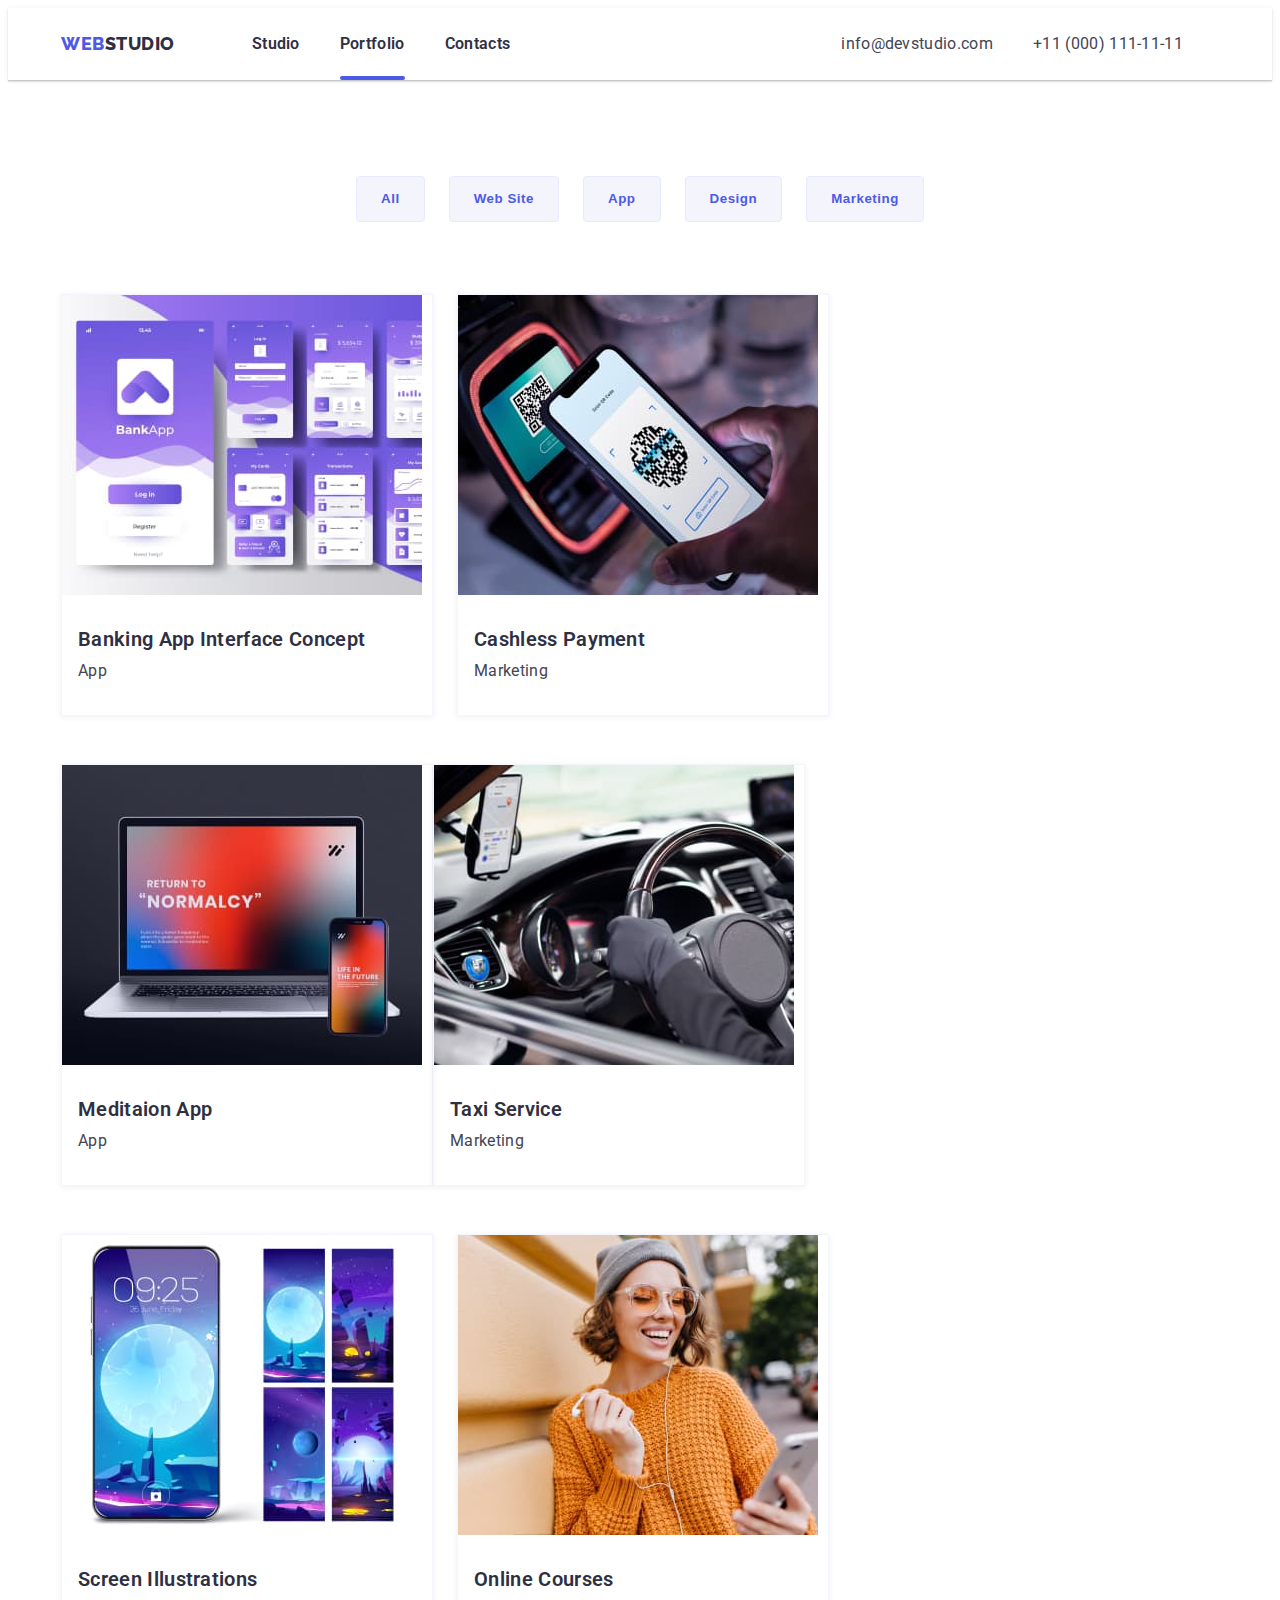
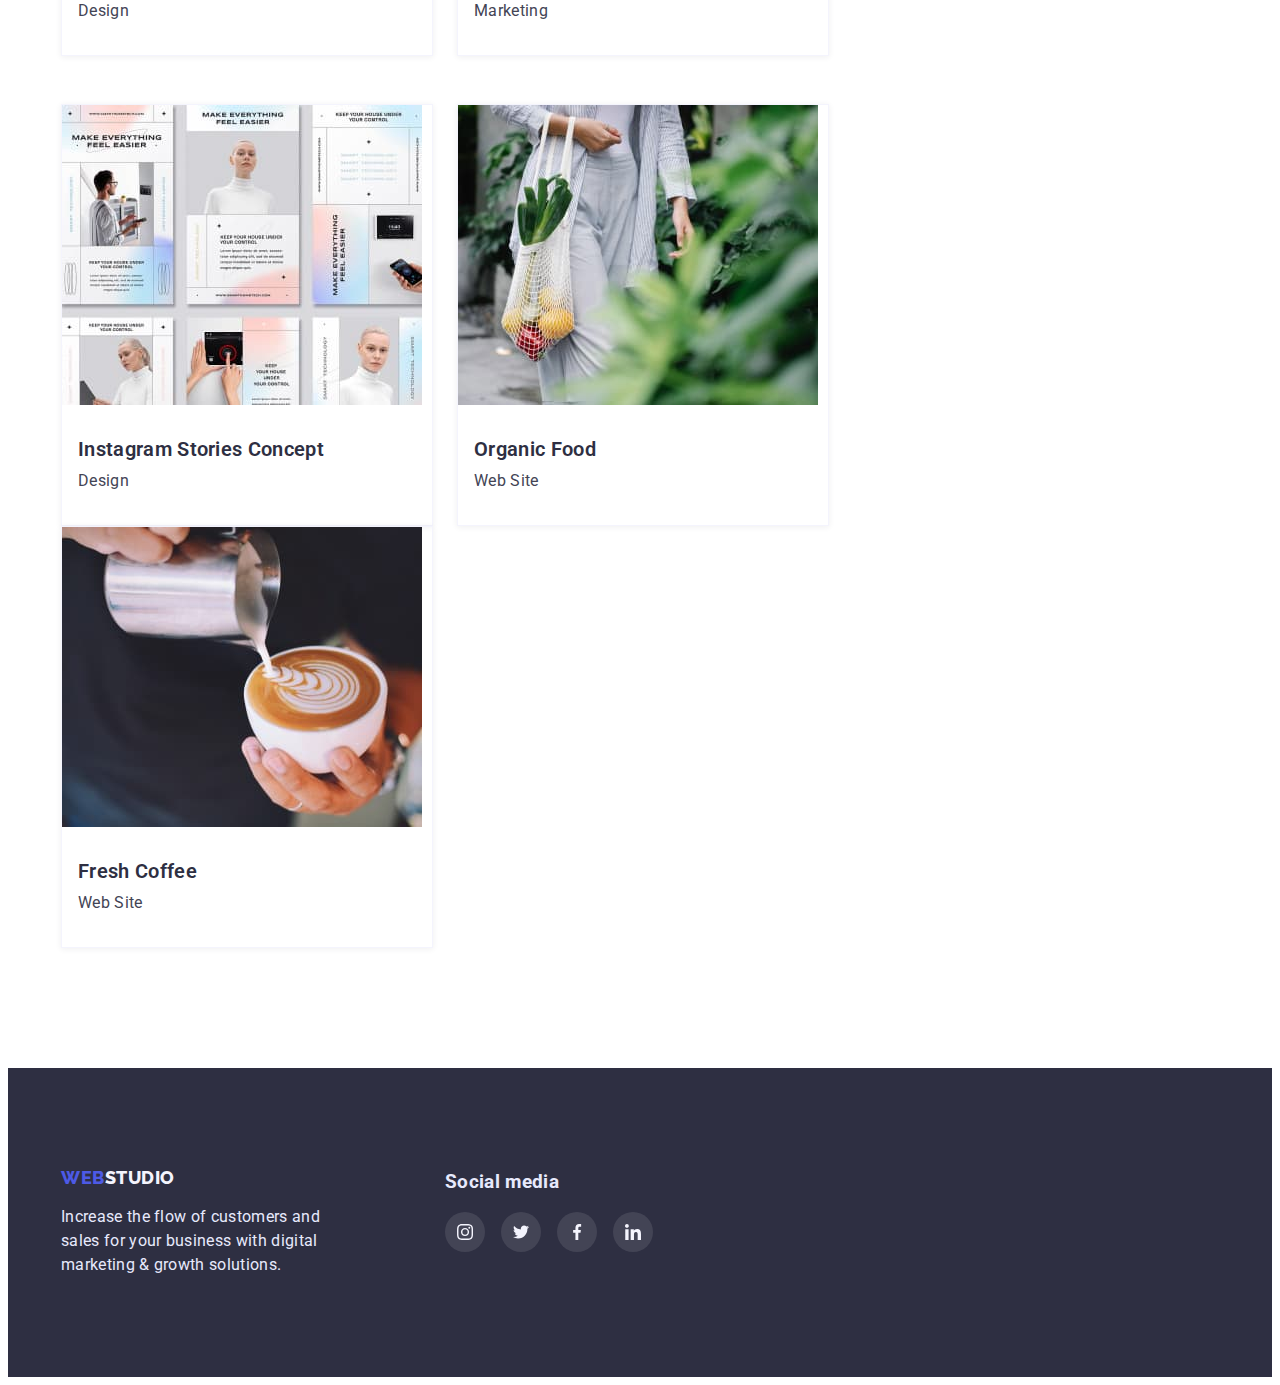
==== portfolio.html @ bcd90857 "HW6" ====
<!DOCTYPE html>
<html lang="en">

<head>
	<meta charset="UTF-8">
	<meta http-equiv="X-UA-Compatible" content="IE=edge">
	<meta name="viewport" content="width=device-width, initial-scale=1.0">
	<link rel="preconnect" href="https://fonts.googleapis.com">
	<link rel="preconnect" href="https://fonts.gstatic.com" crossorigin>
	<link href="https://fonts.googleapis.com/css2?family=Raleway:wght@700&family=Roboto:wght@400;500;700;900&display=swap"
		rel="stylesheet">
	<link rel="stylesheet" href="https://cdnjs.cloudflare.com/ajax/libs/modern-normalize/1.1.0/modern-normalize.min.css"
		integrity="sha512-wpPYUAdjBVSE4KJnH1VR1HeZfpl1ub8YT/NKx4PuQ5NmX2tKuGu6U/JRp5y+Y8XG2tV+wKQpNHVUX03MfMFn9Q=="
		crossorigin="anonymous" referrerpolicy="no-referrer">
	<link rel="stylesheet" href="./css/styles.css">
	<title>Портфоліо</title>
</head>

<body>

	<!-- Навигация -->
	<header class="page-header">
		<div class="header container">
			<nav class="page-nav">
				<a href="./index.html" class="logo"><span>Web</span>Studio</a>
				<ul class="nav-items">
					<li class="item">
						<a href="./index.html" class="link">Studio</a>
					</li>
					<li class="item">
						<a href="./portfolio.html" class="link current">Portfolio</a>
					</li>
					<li class="item">
						<a href="" class="link">Contacts</a>
					</li>
				</ul>
			</nav>
			<ul class="menu-contacts">
				<li class="item">
					<a href="mailto:info@devstudio.com" class="link">info@devstudio.com</a>
				</li>
				<li class="item">
					<a href="tel:+110001111111" class="link">+11 (000) 111-11-11</a>
				</li>
			</ul>
		</div>
	</header>


	<main class="portfolio section">
		<div class="container">
			<!-- Фильтр -->
			<ul class="filter-buttons">
				<li class="item"><button class="button" type="button">All</button></li>
				<li class="item"><button class="button" type="button">Web Site</button></li>
				<li class="item"><button class="button" type="button">App</button></li>
				<li class="item"><button class="button" type="button">Design</button></li>
				<li class="item"><button class="button" type="button">Marketing</button></li>
			</ul>

			<!-- Карточки -->
			<section class="project-section">
				<ul class="project-cards">
					<li class="card">
						<a href="">
							<div class="img-block">
								<img src="./images/bank-app.jpg" class="image" width="360" alt="Banking App Interface image">
								<div class="overlay">
									<p>Lorem ipsum dolor sit amet consectetur adipisicing elit. Corporis, eveniet.</p>
								</div>
							</div>
							<div class="block">
								<h3 class="title">Banking App Interface Concept</h3>
								<p class="text">App</p>
							</div>
						</a>
					</li>
					<li class="card">
						<a href="">
							<div class="img-block">
								<img src="./images/cashless-payment.jpg" class="image" width="360" alt="Cashless Payment">
								<div class="overlay">
									<p>Lorem ipsum dolor sit amet consectetur adipisicing elit. Corporis, eveniet.</p>
								</div>
							</div>
							<div class="block">
								<h3 class="title">Cashless Payment</h3>
								<p class="text">Marketing</p>
							</div>
						</a>
					</li>
					<li class="card">
						<a href="">
							<div class="img-block">
								<img src="./images/meditaion-app.jpg" class="image" width="360" alt="Meditaion App image">
								<div class="overlay">
									<p>Lorem ipsum dolor sit amet consectetur adipisicing elit. Corporis, eveniet.</p>
								</div>
							</div>
							<div class="block">
								<h3 class="title">Meditaion App</h3>
								<p class="text">App</p>
							</div>
						</a>
					</li>
					<li class="card">
						<a href="">
							<div class="img-block">
								<img src="./images/taxi-service.jpg" class="image" width="360" alt="Taxi Service image">
								<div class="overlay">
									<p>Lorem ipsum dolor sit amet consectetur adipisicing elit. Corporis, eveniet.</p>
								</div>
							</div>
							<div class="block">
								<h3 class="title">Taxi Service</h3>
								<p class="text">Marketing</p>
							</div>
						</a>
					</li>
					<li class="card">
						<a href="">
							<div class="img-block">
								<img src="./images/screen-illustrations.jpg" class="image" width="360" alt="Screen Illustrations image">
								<div class="overlay">
									<p>Lorem ipsum dolor sit amet consectetur adipisicing elit. Corporis, eveniet.</p>
								</div>
							</div>
							<div class="block">
								<h3 class="title">Screen Illustrations</h3>
								<p class="text">Design</p>
							</div>
						</a>
					</li>
					<li class="card">
						<a href="">
							<div class="img-block">
								<img src="./images/online-courses.jpg" class="image" width="360" alt="Online Courses image">
								<div class="overlay">
									<p>Lorem ipsum dolor sit amet consectetur adipisicing elit. Corporis, eveniet.</p>
								</div>
							</div>
							<div class="block">
								<h3 class="title">Online Courses</h3>
								<p class="text">Marketing</p>
							</div>
						</a>
					</li>
					<li class="card">
						<a href="">
							<div class="img-block">
								<img src="./images/instagram-stories-concept.jpg" class="image" width="360"
									alt="Instagram Stories Concept image">
								<div class="overlay">
									<p>Lorem ipsum dolor sit amet consectetur adipisicing elit. Corporis, eveniet.</p>
								</div>
							</div>
							<div class="block">
								<h3 class="title">Instagram Stories Concept</h3>
								<p class="text">Design</p>
							</div>
						</a>
					</li>
					<li class="card">
						<a href="">
							<div class="img-block">
								<img src="./images/organic-food.jpg" class="image" width="360" alt="Organic Food image">
								<div class="overlay">
									<p>Lorem ipsum dolor sit amet consectetur adipisicing elit. Corporis, eveniet.</p>
								</div>
							</div>
							<div class="block">
								<h3 class="title">Organic Food</h3>
								<p class="text">Web Site</p>
							</div>
						</a>
					</li>
					<li class="card">
						<a href="">
							<div class="img-block">
								<img src="./images/fresh-coffee.jpg" class="image" width="360" alt="Fresh Coffee image">
								<div class="overlay">
									<p>Lorem ipsum dolor sit amet consectetur adipisicing elit. Corporis, eveniet.</p>
								</div>
							</div>
							<div class="block">
								<h3 class="title">Fresh Coffee</h3>
								<p class="text">Web Site</p>
							</div>
						</a>
					</li>
				</ul>
			</section>
		</div>
	</main>

	<!-- Подвал -->
	<footer class="page-footer section">
		<div class="page-footer container">
			<div class="footer-content">
				<div class="logo-block">
					<a href="" class="logo footer"><span>Web</span>Studio</a>
					<p class="text footer">Increase the flow of customers and sales for your business with digital marketing &
						growth
						solutions.</p>
				</div>
				<div class="social-icons footer">
					<h3 class="title">Social media</h3>
					<ul class="list">
						<li class="item">
							<a class="link" href="">
								<svg class="icon">
									<use href="./images/icons.svg#icon-instagram"></use>
								</svg>
							</a>
						</li>
						<li class="item">
							<a class="link" href="">
								<svg class="icon">
									<use href="./images/icons.svg#icon-twitter"></use>
								</svg>
							</a>
						</li>
						<li class="item">
							<a class="link" href="">
								<svg class="icon">
									<use href="./images/icons.svg#icon-facebook"></use>
								</svg>
							</a>
						</li>
						<li class="item">
							<a class="link" href="">
								<svg class="icon">
									<use href="./images/icons.svg#icon-linkedin"></use>
								</svg>
							</a>
						</li>
					</ul>
				</div>
			</div>
		</div>
	</footer>
</body>

</html>
---- css/styles.css ----
/* Переменные */
:root {
	--brand-color: #4D5AE5;
	--heading-color: #2E2F42;
	--body-color: #434455;
	--raleway: 'Raleway', sans-serif;
	--roboto: 'Roboto', sans-serif;
}

body {
	color: var(--heading-color);
	font-family: var(--roboto);
	font-size: 16px;
	letter-spacing: 0.02em;
}

h1,
h2,
h3,
h4,
h5,
h6,
ul,
p {
	margin-top: 0;
	margin-bottom: 0;
}

a {
	text-decoration: none;
}

ul {
	list-style: none;
	padding: 0;
}

.container {
	width: 1158px;
	padding: 0 15px;
	margin: 0 auto;
	align-items: center;
}

.footer-content {
	display: flex;
}

.section {
	padding: 120px 0;
}

/* Логотип */
.logo {
	display: block;
	padding: 24px 0;
	margin-right: 77px;
	color: var(--heading-color);
	font-family: var(--raleway);
	font-size: 18px;
	font-weight: 800;
	line-height: 1.33;
	text-transform: uppercase;
	letter-spacing: 0.03em;
	transition: color 250ms cubic-bezier(0.4, 0, 0.2, 1);
}

.logo span {
	color: var(--brand-color);
}

.logo:hover,
.logo:focus,
.logo.footer:hover,
.logo.footer:focus {
	color: var(--body-color);
}

/* Хедер */
.page-header {
	margin: 0 auto;
	box-shadow:
		0px 2px 1px rgba(46, 47, 66, 0.08),
		0px 1px 1px rgba(46, 47, 66, 0.16),
		0px 1px 6px rgba(46, 47, 66, 0.08);
}

.header.container {
	display: flex;
}

/* Навигация */
.page-nav {
	display: flex;
}

.nav-items {
	display: flex;
}

.nav-items .link {
	position: relative;
	display: block;
	color: var(--heading-color);
	font-weight: 600;
	line-height: 1.5;
	padding: 24px 0;
	transition: color 250ms cubic-bezier(0.4, 0, 0.2, 1);
}

.nav-items .item+.item {
	margin-left: 40px;
}

.link.current::after {
	content: '';
	position: absolute;
	opacity: 1;
	left: 0;
	bottom: 0;
	width: 100%;
	height: 4px;
	background-color: var(--brand-color);
	border-radius: 2px;
}

.nav-items .link:hover,
.nav-items .link:focus {
	color: var(--brand-color);
}

/* Контакты */
.menu-contacts {
	display: flex;
	margin-left: 331px;
}

.menu-contacts .link {
	display: block;
	color: var(--body-color);
	line-height: 1.5;
	padding: 24px 0;
	transition: color 250ms cubic-bezier(0.4, 0, 0.2, 1);
}

.menu-contacts .item+.item {
	margin-left: 40px;
}

.menu-contacts .link:hover,
.menu-contacts .link:focus {
	color: var(--brand-color);
}

/* Кнопки */
.filter-buttons .button,
.hero .button {
	color: var(--brand-color);
	background: #F4F4FD;
	border: 1px solid #E7E9FC;
	border-radius: 4px;
	font-weight: 600;
	line-height: 1.5;
	letter-spacing: 0.04em;
	cursor: pointer;
}

.hero .button {
	width: 170px;
	height: 51px;
	transition:
		border 250ms cubic-bezier(0.4, 0, 0.2, 1),
		color 250ms cubic-bezier(0.4, 0, 0.2, 1),
		box-shadow 250ms cubic-bezier(0.4, 0, 0.2, 1),
		background 250ms cubic-bezier(0.4, 0, 0.2, 1);
}

.hero .button:hover,
.hero .button:focus {
	box-shadow:
		0px 1px 6px rgba(46, 47, 66, 0.08),
		0px 1px 1px rgba(46, 47, 66, 0.16),
		0px 2px 1px rgba(46, 47, 66, 0.08);
}

.hero .button:active {
	background: #404BBF;
	box-shadow: 0px 4px 4px rgba(0, 0, 0, 0.15);
}

.button:hover,
.button:focus {
	color: #FFFFFF;
	border: 1px solid transparent;
	background: var(--brand-color);
}

.filter-buttons {
	display: flex;
	margin-bottom: 72px;
	align-items: center;
	justify-content: center;
}

.filter-buttons .button {
	padding: 12px 24px;
	transition:
		box-shadow 250ms cubic-bezier(0.4, 0, 0.2, 1),
		background 250ms cubic-bezier(0.4, 0, 0.2, 1),
		color 250ms cubic-bezier(0.4, 0, 0.2, 1);
}

.filter-buttons .button:hover,
.filter-buttons .button:focus {
	box-shadow:
		0px 3px 1px rgba(0, 0, 0, 0.1),
		0px 2px 1px rgba(0, 0, 0, 0.08),
		0px 2px 2px rgba(0, 0, 0, 0.12);
}

/* ЗАГОЛОВКИ */
/* H1 title*/
.hero .heading {
	color: #FFFFFF;
	font-size: 56px;
	font-weight: 600;
	line-height: 1.07;
	margin-bottom: 48px;
	width: 492px;
	margin-left: auto;
	margin-right: auto;
}

/* H2 titles */
.features-examples .heading,
.team-cards .heading {
	font-size: 36px;
	font-weight: 600;
	line-height: 1.11;
}

/* H3 titles */
.project-cards .title,
.features-desc .title,
.team-cards .title {
	color: var(--heading-color);
	font-size: 20px;
	font-weight: 600;
	line-height: 1.2;
	margin-bottom: 8px;
}

/* p text */
.project-cards .text,
.features-desc .text,
.team-cards .text {
	color: var(--body-color);
	line-height: 1.5;
	letter-spacing: 0.02em;
}

/* Наша команда */
.team-list .block {
	padding: 32px 0 30px;
}

.project-cards .block {
	padding: 32px 0;
}

.team-list>.item {
	box-shadow:
		0px 1px 6px rgba(46, 47, 66, 0.08),
		0px 1px 1px rgba(46, 47, 66, 0.16),
		0px 2px 1px rgba(46, 47, 66, 0.08);
	border-radius: 0px 0px 4px 4px;
	background: #FFFFFF
}

.examples-list .image,
.team-list .image,
.project-cards .image {
	display: block;
}

.page-hero {
	max-width: 1600px;
	margin: 0 auto;
	background-image:
		linear-gradient(to right, #2e2f42b3, #2e2f42b3),
		url(../images/people-office.jpg);
	background-size: cover;
	background-repeat: no-repeat;
	text-align: center;
	background-color: var(--heading-color);
}

.hero.container {
	text-align: center;
	padding: 192px 0;
}

.features-list {
	display: flex;
}

.features-list .item {
	width: 264px;
}

.features-list .item+.item,
.examples-list .item+.item,
.team-list .item+.item,
.filter-buttons .item+.item {
	margin-left: 24px;
}

/* Карточки */
.portfolio.section {
	padding: 96px 0 120px;
}

.project-cards {
	display: flex;
	flex-wrap: wrap;
}

/* OVERLAY */
.img-block {
	position: relative;
	overflow: hidden;
}

.overlay {
	position: absolute;
	top: 0;
	left: 0;
	width: 100%;
	height: 100%;
	background-color: var(--brand-color);
	transform: translateY(100%);
	transition: transform 250ms cubic-bezier(0.4, 0, 0.2, 1);
}

.overlay>p {
	color: #F4F4FD;
	line-height: 1.5;
	padding: 40px 32px;
}

.project-cards .card:hover .overlay {
	transform: translateY(0);
}

.project-cards .image {
	max-width: 100%;
}

.project-cards .card {
	flex-basis: calc((100% - 48px) / 3);
	width: 360px;
	margin-right: 24px;
	margin-bottom: 48px;
	border: 0.5px solid #F4F4FD;
	box-shadow: 0px 1px 6px rgba(46, 47, 66, 0.08);
	transition: box-shadow 250ms cubic-bezier(0.4, 0, 0.2, 1);
}

.project-cards .card:nth-child(3n) {
	margin-right: 0px;
}

.project-cards .card:nth-last-child(-n + 3) {
	margin-bottom: 0px;
}

.project-cards .title,
.project-cards .text {
	margin-left: 16px;
}

.card .text-tmp {
	color: #F4F4FD;
	padding: 40px 34px 164px;
}

.project-cards .card:hover,
.project-cards .card:focus {
	border: 0.5px solid #F4F4FD;
	box-shadow:
		0px 1px 6px rgba(46, 47, 66, 0.08),
		0px 1px 1px rgba(46, 47, 66, 0.16),
		0px 2px 1px rgba(46, 47, 66, 0.08);
}

.features-examples {
	display: inherit;
	text-align: center;
	padding-top: 0;
}

.features-examples .heading,
.team-cards .heading,
.customers .heading {
	margin-bottom: 72px;
}

.examples-list {
	display: flex;
}

.team-cards.section {
	margin: 0 auto;
	background-color: #F4F4FD;
}

.team-cards {
	text-align: center;
}

.team-cards>.team-list {
	display: flex;
}

.team-cards .text {
	margin-bottom: 12px;
}

.page-footer {
	margin: 0 auto;
	background-color: var(--heading-color);
}

.page-footer.section {
	padding: 100px 0;
}

.logo.footer {
	display: block;
	width: 115px;
	padding: 0;
	color: #F4F4FD;
	line-height: 1.16;
	margin-bottom: 16px;
}

.text.footer {
	color: #E7E9FC;
	line-height: 1.5;
	width: 264px;
}

.page-footer .title {
	color: #E7E9FC;
	line-height: 1.5;
	margin-bottom: 16px;
}

.feature-icon {
	display: flex;
	width: 264px;
	height: 112px;
	margin-bottom: 8px;
	justify-content: center;
	align-items: center;
	background: #F4F4FD;
	border-radius: 4px;
}

.social-icons .list {
	display: flex;
	justify-content: center;
	align-items: center;
}

.social-icons .link {
	display: flex;
	justify-content: center;
	align-items: center;
	background: var(--brand-color);
	width: 40px;
	height: 40px;
	border-radius: 50%;
	transition: background 250ms cubic-bezier(0.4, 0, 0.2, 1);
}

.social-icons .icon {
	width: 16px;
	height: 16px;
}

.social-icons .link:hover,
.social-icons .link:focus,
.social-icons.footer .link:hover,
.social-icons.footer .link:focus {
	background: #31D0AA;
}

.customers .heading {
	font-size: 36px;
	line-height: 42px;
	text-align: center;
	letter-spacing: 0.03em;
}

.customers .list {
	display: flex;
	justify-content: center;
	align-items: center;
}

.customers .item+.item {
	margin-left: 24px;
}

.customers .link {
	display: flex;
	justify-content: center;
	align-items: center;
	width: 168px;
	height: 88px;
	border: 1px solid #8E8F99;
	border-radius: 4px;
	fill: #8E8F99;
	transition: fill 250ms cubic-bezier(0.4, 0, 0.2, 1);
}

.customers .link:hover,
.customers .link:focus {
	border: 1px solid var(--brand-color);
	fill: var(--brand-color);

}

.social-icons.footer .item+.item {
	margin-left: 16px;
}

.social-icons.footer {
	margin-left: 120px;
	width: 208px;
}

.social-icons.footer .link {
	background: rgba(255, 255, 255, 0.1);
}

/* MODAL */
.backdrop {
	position: fixed;
	top: 0;
	left: 0;
	opacity: 1;
	visibility: visible;
	width: 100%;
	height: 100%;
	background: rgba(46, 47, 66, 0.4);
	transition: opacity 250ms cubic-bezier(0.4, 0, 0.2, 1), visibility 250ms cubic-bezier(0.4, 0, 0.2, 1);
}

.is-hidden {
	opacity: 0;
	visibility: hidden;
	pointer-events: none;
}

.modal {
	position: absolute;
	top: 50%;
	left: 50%;
	width: 408px;
	height: 576px;
	background: #FCFCFC;
	box-shadow:
		0px 1px 1px rgba(0, 0, 0, 0.14),
		0px 1px 3px rgba(0, 0, 0, 0.12),
		0px 2px 1px rgba(0, 0, 0, 0.2);
	border-radius: 4px;
	transform: translate(-50%, -50%);
}

.modal .button {
	position: absolute;
	top: 24px;
	right: 24px;
	display: flex;
	justify-content: center;
	align-items: center;
	width: 24px;
	height: 24px;
	border-radius: 50%;
	background: #E7E9FC;
	border: 1px solid rgba(0, 0, 0, 0.1);
}

.modal .button:hover,
.modal .button:focus {
	border: 1px solid var(--brand-color);
}
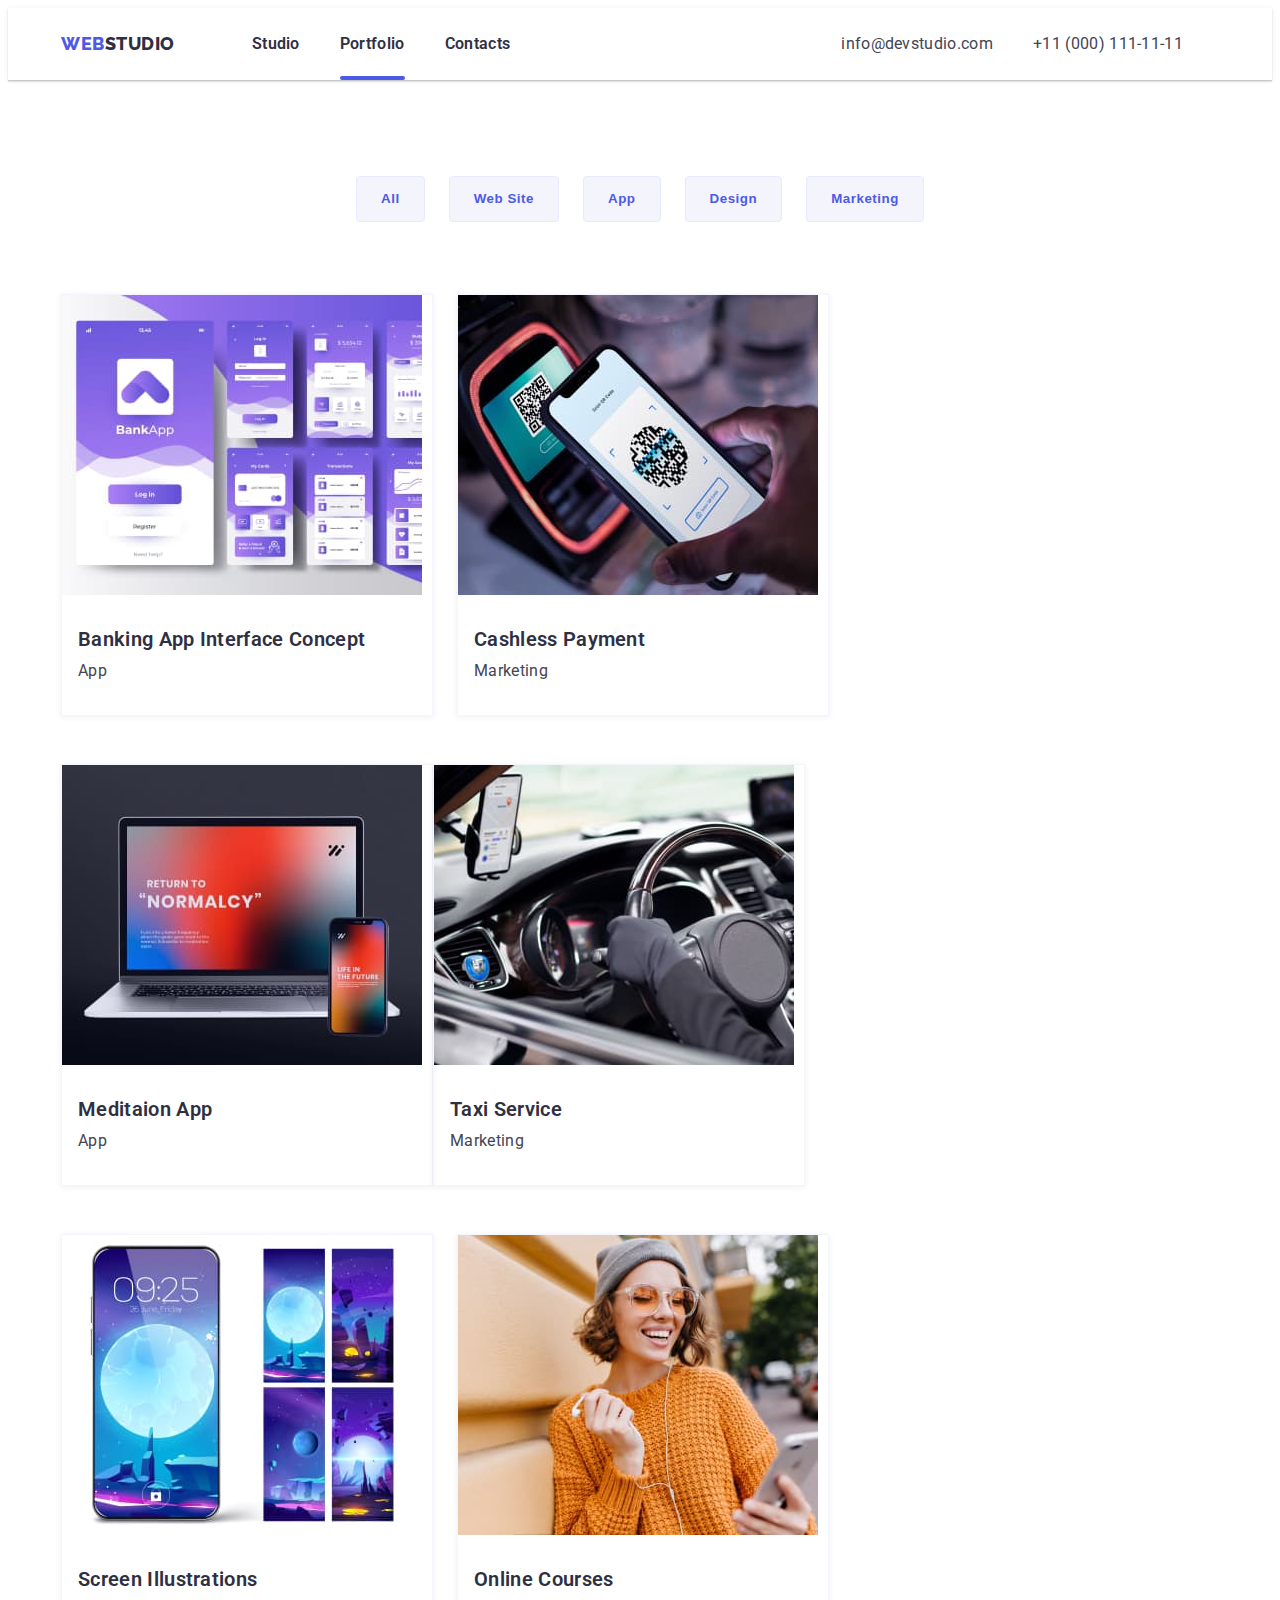
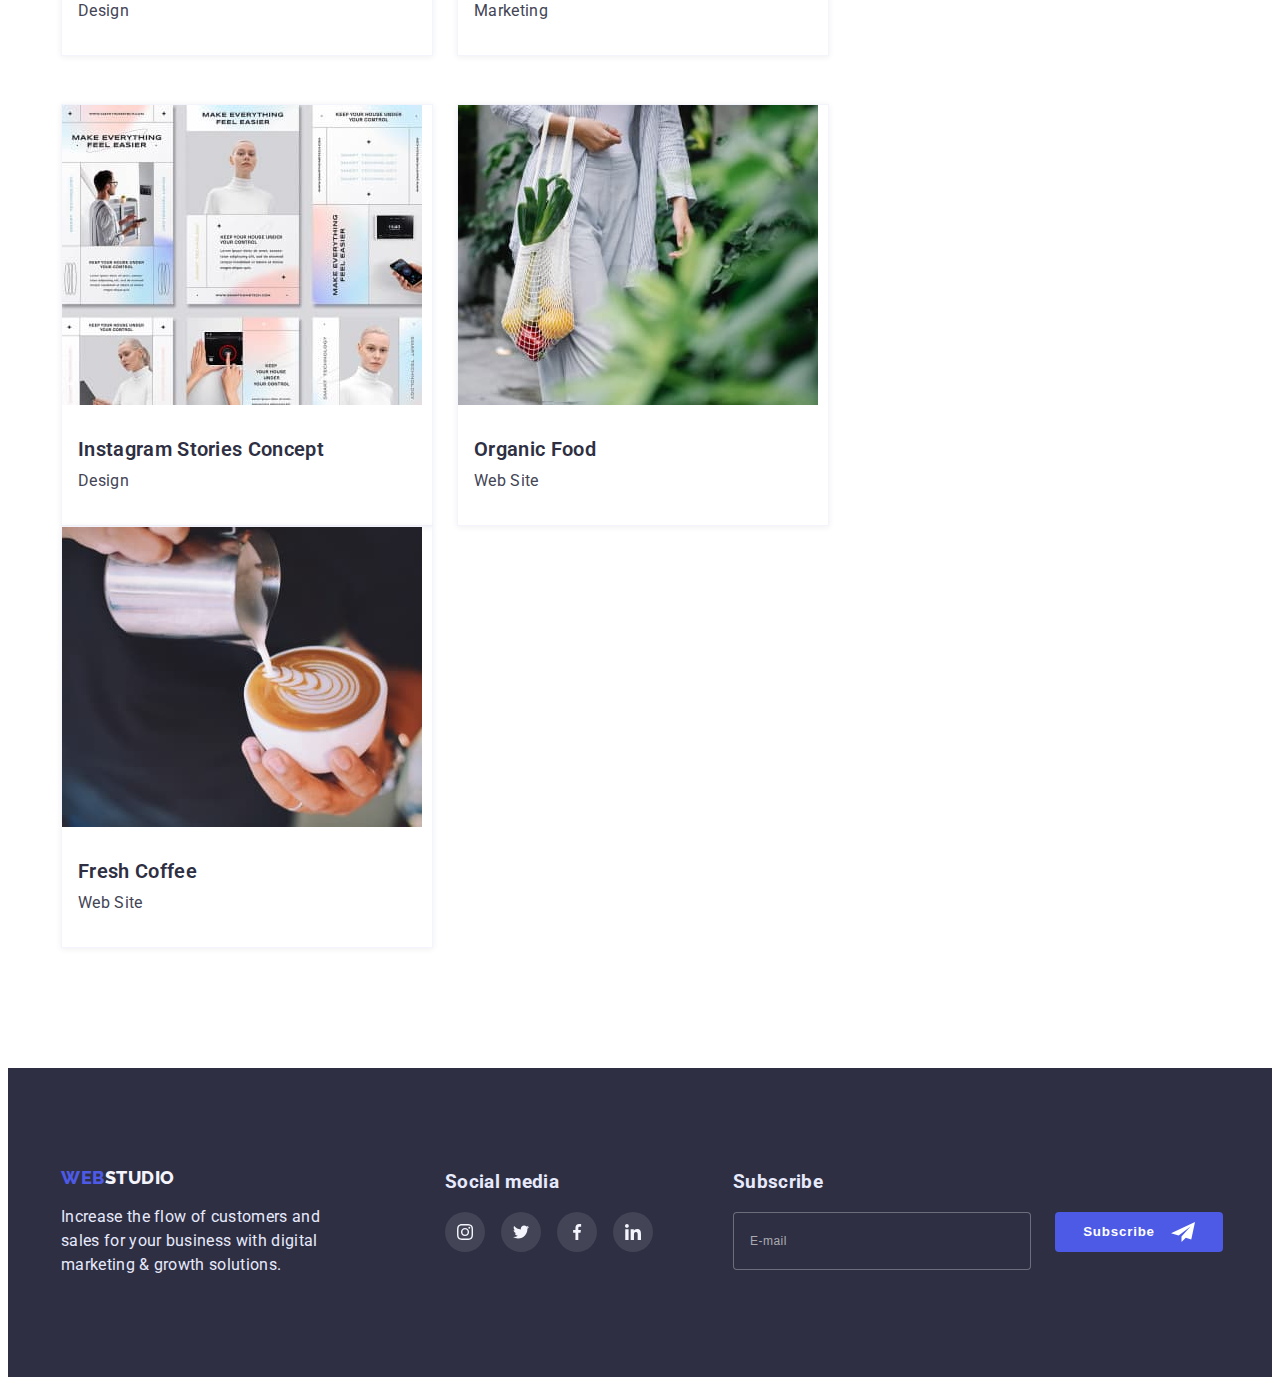
==== commit 86f1595f: "добавил svg" ====
--- a/portfolio.html
+++ b/portfolio.html
@@ -236,6 +236,20 @@
 						</li>
 					</ul>
 				</div>
+
+				<form class="subscribe">
+					<h3 class="title">Subscribe</h3>
+					<div class="form-field">
+						<label class="subscribe-label">
+							<input class="subscribe-input" type="email" name="emal" id="email" required placeholder="E-mail">
+						</label>
+						<button class="subscribe-button button" type="submit">Subscribe
+							<svg class="icon" width="24" height="20">
+								<use href="./images/icons.svg#icon-send"></use>
+							</svg>
+						</button>
+					</div>
+				</form>
 			</div>
 		</div>
 	</footer>
--- a/css/styles.css
+++ b/css/styles.css
@@ -35,6 +35,20 @@
 	padding: 0;
 }
 
+.visually-hidden {
+	position: absolute;
+	width: 1px;
+	height: 1px;
+	margin: -1px;
+	border: 0;
+	padding: 0;
+
+	white-space: nowrap;
+	clip-path: inset(100%);
+	clip: rect(0 0 0 0);
+	overflow: hidden;
+}
+
 .container {
 	width: 1158px;
 	padding: 0 15px;
@@ -154,7 +168,8 @@
 
 /* Кнопки */
 .filter-buttons .button,
-.hero .button {
+.hero .button,
+.form .button {
 	color: var(--brand-color);
 	background: #F4F4FD;
 	border: 1px solid #E7E9FC;
@@ -165,9 +180,18 @@
 	cursor: pointer;
 }
 
-.hero .button {
+.hero .button,
+.form .button {
 	width: 170px;
 	height: 51px;
+	color: #fff;
+	border: 1px solid transparent;
+	background: var(--brand-color);
+	box-shadow:
+		0px 1px 6px rgba(46, 47, 66, 0.08),
+		0px 1px 1px rgba(46, 47, 66, 0.16),
+		0px 2px 1px rgba(46, 47, 66, 0.08);
+	border-radius: 4px;
 	transition:
 		border 250ms cubic-bezier(0.4, 0, 0.2, 1),
 		color 250ms cubic-bezier(0.4, 0, 0.2, 1),
@@ -176,14 +200,14 @@
 }
 
 .hero .button:hover,
-.hero .button:focus {
-	box-shadow:
-		0px 1px 6px rgba(46, 47, 66, 0.08),
-		0px 1px 1px rgba(46, 47, 66, 0.16),
-		0px 2px 1px rgba(46, 47, 66, 0.08);
-}
-
-.hero .button:active {
+.hero .button:focus,
+.form .button:hover,
+.form .button:focus {
+	box-shadow: 0px 4px 4px rgba(0, 0, 0, 0.15);
+}
+
+.hero .button:active,
+.form .button:active {
 	background: #404BBF;
 	box-shadow: 0px 4px 4px rgba(0, 0, 0, 0.15);
 }
@@ -569,7 +593,8 @@
 	top: 50%;
 	left: 50%;
 	width: 408px;
-	height: 576px;
+	height: 579px;
+	padding: 72px 24px 24px;
 	background: #FCFCFC;
 	box-shadow:
 		0px 1px 1px rgba(0, 0, 0, 0.14),
@@ -579,7 +604,7 @@
 	transform: translate(-50%, -50%);
 }
 
-.modal .button {
+.modal .button-close {
 	position: absolute;
 	top: 24px;
 	right: 24px;
@@ -591,9 +616,180 @@
 	border-radius: 50%;
 	background: #E7E9FC;
 	border: 1px solid rgba(0, 0, 0, 0.1);
-}
-
-.modal .button:hover,
-.modal .button:focus {
+	transition:
+		border 250ms cubic-bezier(0.4, 0, 0.2, 1),
+		box-shadow 250ms cubic-bezier(0.4, 0, 0.2, 1);
+}
+
+.modal .button-close:hover,
+.modal .button-close:focus {
 	border: 1px solid var(--brand-color);
+	box-shadow:
+		0px 1px 6px rgba(46, 47, 66, 0.08),
+		0px 1px 1px rgba(46, 47, 66, 0.16),
+		0px 2px 1px rgba(46, 47, 66, 0.08);
+}
+
+.form {
+	display: flex;
+	flex-direction: column;
+}
+
+.form .title {
+	color: var(--heading-color);
+	line-height: 1.5;
+	text-align: center;
+	margin-bottom: 16px;
+}
+
+.form-label {
+	display: block;
+	font-size: 12px;
+	line-height: 1.17;
+	letter-spacing: 0.01em;
+	color: #8E8F99;
+	margin-bottom: 4px;
+}
+
+.form-input-wrapper {
+	position: relative;
+	margin-bottom: 8px;
+}
+
+.form-input {
+	display: block;
+	width: 100%;
+	height: 40px;
+	padding-left: 34px;
+	border: 1px solid rgba(33, 33, 33, 0.2);
+	border-radius: 4px;
+	transition: border-color 250ms cubic-bezier(0.4, 0, 0.2, 1);
+}
+
+.form-input:focus,
+.form-textarea:focus {
+	outline: none;
+	border-color: var(--brand-color);
+}
+
+.form-input:focus+.form-icon {
+	fill: var(--brand-color);
+}
+
+.form-icon {
+	position: absolute;
+	top: 50%;
+	left: 19px;
+	transform: translateY(-50%);
+	fill: var(--heading-color);
+	transition: fill 250ms cubic-bezier(0.4, 0, 0.2, 1);
+}
+
+.form-textarea-wrapper {
+	margin-bottom: 16px;
+}
+
+.form-textarea {
+	display: block;
+	width: 100%;
+	height: 120px;
+	padding: 8px 16px;
+	font-size: 12px;
+	line-height: 1.17;
+	letter-spacing: 0.01em;
+	resize: none;
+	border: 1px solid rgba(33, 33, 33, 0.2);
+	border-radius: 4px;
+	transition: border-color 250ms cubic-bezier(0.4, 0, 0.2, 1);
+}
+
+.form-textarea::placeholder {
+	color: rgba(117, 117, 117, 0.5);
+}
+
+.form-policy .form-label {
+	display: flex;
+	align-items: center;
+	letter-spacing: 0.04em;
+	color: #757575;
+	margin-bottom: 24px;
+}
+
+.form .button {
+	display: block;
+	margin: 0 auto;
+}
+
+.form-label.policy::before {
+	display: block;
+	content: '';
+	width: 16px;
+	height: 16px;
+	cursor: pointer;
+	border: 1.25px solid var(--heading-color);
+	border-radius: 2px;
+	margin-right: 8px;
+}
+
+.form-checkbox:checked+.form-label.policy::before {
+	background: url(../images/check.svg);
+	background-repeat: no-repeat;
+	background-position: center;
+}
+
+.form-policy .link {
+	color: var(--brand-color);
+	margin-left: 4px;
+}
+
+/* .form-checkbox:focus+.form-label.policy::before {
+	border: 1.25px solid var(--brand-color);
+} */
+
+.subscribe {
+	margin-left: 80px;
+}
+
+.subscribe .form-field {
+	display: flex;
+}
+
+.subscribe-input {
+	width: 264px;
+	height: 40px;
+	font-size: 12px;
+	outline: none;
+	color: #fff;
+	padding: 8px 16px;
+	border: 1px solid rgba(255, 255, 255, 0.3);
+	border-radius: 4px;
+	background: var(--heading-color);
+}
+
+.subscribe-input::placeholder {
+	font-size: 12px;
+	line-height: 2;
+	letter-spacing: 0.04em;
+	color: rgba(255, 255, 255, 0.6);
+}
+
+.subscribe-button {
+	display: flex;
+	align-items: center;
+	justify-content: center;
+	width: 168px;
+	height: 40px;
+	margin-left: 24px;
+	background: #4D5AE5;
+	border-radius: 4px;
+	border: 1px solid transparent;
+	color: #fff;
+	font-weight: 700;
+	line-height: 1.5;
+	letter-spacing: 0.06em;
+	cursor: pointer;
+}
+
+.subscribe .icon {
+	margin-left: 16px;
 }